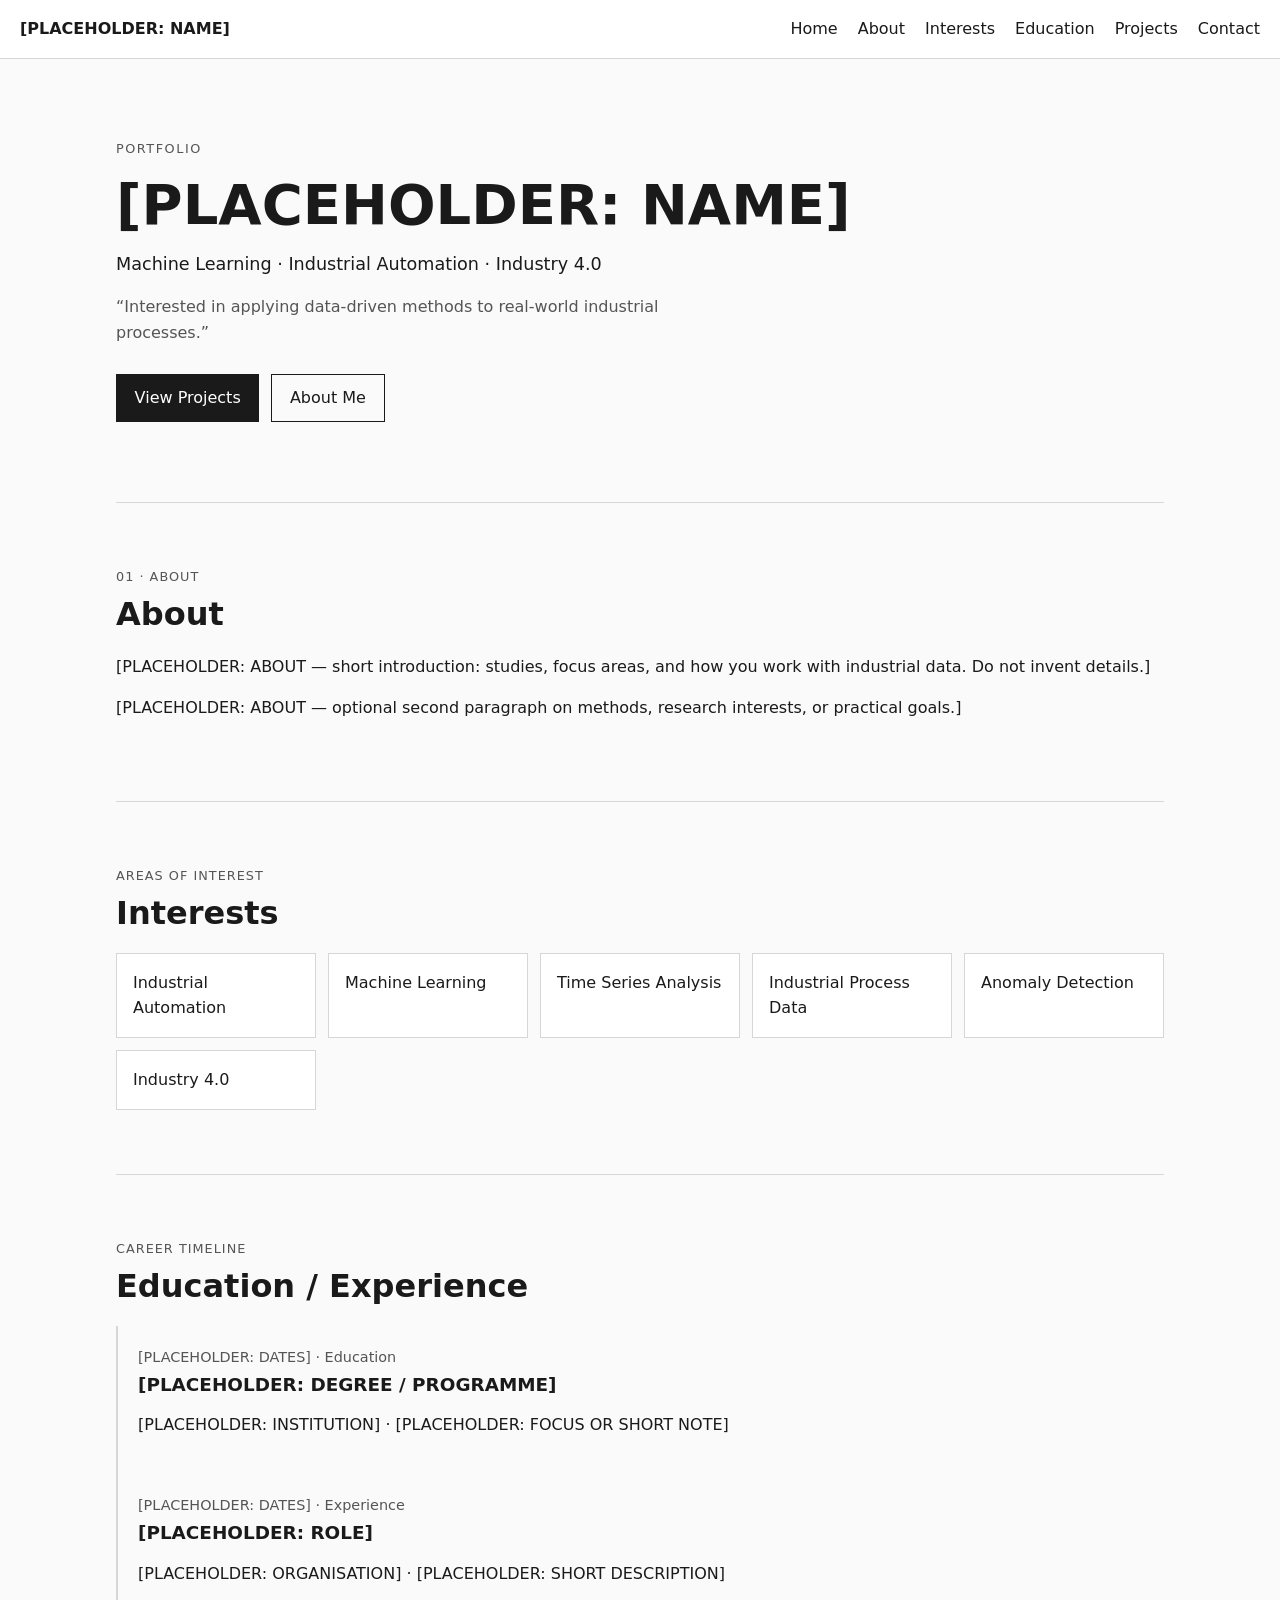
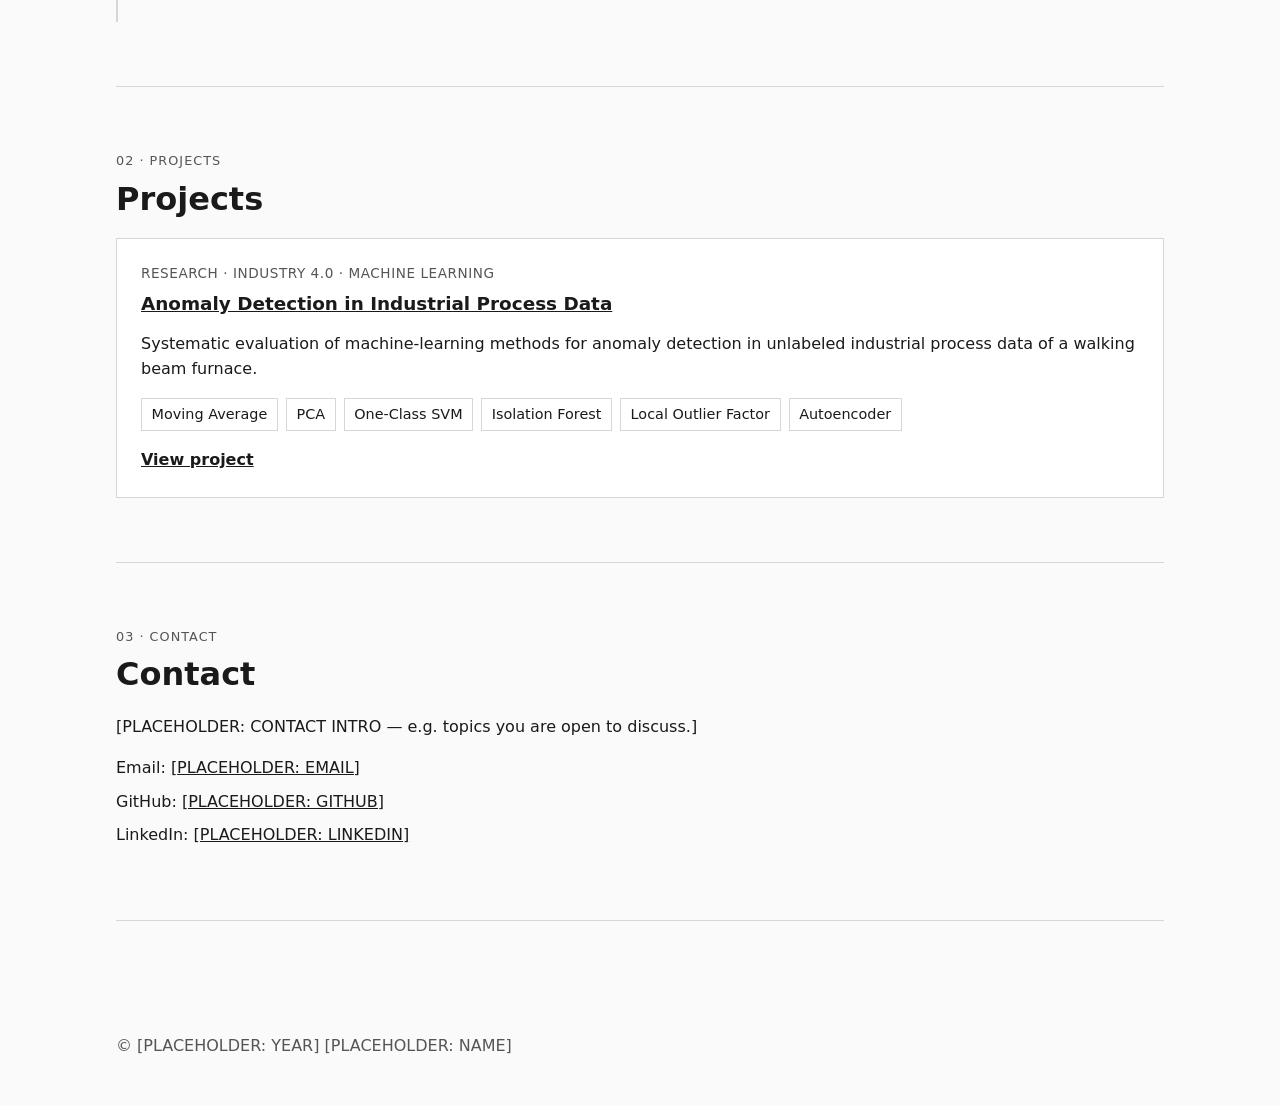
==== index.html @ 58fe07e2 "Add HTML/CSS portfolio skeleton for GitHub Pages. Co-authored-by: Cursor <cursoragent@cursor.com>" ====
<!DOCTYPE html>
<html lang="en">
  <head>
    <meta charset="UTF-8" />
    <meta name="viewport" content="width=device-width, initial-scale=1.0" />
    <title>[PLACEHOLDER: NAME] · Portfolio</title>
    <link rel="stylesheet" href="styles.css" />
  </head>
  <body>
    <header class="site-header">
      <a class="logo" href="#home">[PLACEHOLDER: NAME]</a>
      <nav class="site-nav" aria-label="Primary">
        <ul>
          <li><a href="#home">Home</a></li>
          <li><a href="#about">About</a></li>
          <li><a href="#interests">Interests</a></li>
          <li><a href="#education">Education</a></li>
          <li><a href="#projects">Projects</a></li>
          <li><a href="#contact">Contact</a></li>
        </ul>
      </nav>
    </header>

    <main>
      <section id="home" class="hero">
        <p class="hero-kicker">Portfolio</p>
        <h1>[PLACEHOLDER: NAME]</h1>
        <p class="hero-focus">
          Machine Learning · Industrial Automation · Industry 4.0
        </p>
        <p class="hero-quote">
          “Interested in applying data-driven methods to real-world industrial
          processes.”
        </p>
        <div class="hero-actions">
          <a class="button" href="#projects">View Projects</a>
          <a class="button button-secondary" href="#about">About Me</a>
        </div>
      </section>

      <section id="about">
        <p class="section-label">01 · About</p>
        <h2>About</h2>
        <p>
          [PLACEHOLDER: ABOUT — short introduction: studies, focus areas, and
          how you work with industrial data. Do not invent details.]
        </p>
        <p>
          [PLACEHOLDER: ABOUT — optional second paragraph on methods, research
          interests, or practical goals.]
        </p>
      </section>

      <section id="interests">
        <p class="section-label">Areas of interest</p>
        <h2>Interests</h2>
        <ul class="interest-grid">
          <li>Industrial Automation</li>
          <li>Machine Learning</li>
          <li>Time Series Analysis</li>
          <li>Industrial Process Data</li>
          <li>Anomaly Detection</li>
          <li>Industry 4.0</li>
        </ul>
      </section>

      <section id="education">
        <p class="section-label">Career timeline</p>
        <h2>Education / Experience</h2>
        <ol class="timeline">
          <li>
            <p class="timeline-meta">
              [PLACEHOLDER: DATES] · Education
            </p>
            <h3>[PLACEHOLDER: DEGREE / PROGRAMME]</h3>
            <p>
              [PLACEHOLDER: INSTITUTION] · [PLACEHOLDER: FOCUS OR SHORT NOTE]
            </p>
          </li>
          <li>
            <p class="timeline-meta">
              [PLACEHOLDER: DATES] · Experience
            </p>
            <h3>[PLACEHOLDER: ROLE]</h3>
            <p>
              [PLACEHOLDER: ORGANISATION] · [PLACEHOLDER: SHORT DESCRIPTION]
            </p>
          </li>
        </ol>
      </section>

      <section id="projects">
        <p class="section-label">02 · Projects</p>
        <h2>Projects</h2>
        <article class="project-card">
          <p class="project-meta">
            Research · Industry 4.0 · Machine Learning
          </p>
          <h3>
            <a href="projects/anomaly-detection.html"
              >Anomaly Detection in Industrial Process Data</a
            >
          </h3>
          <p>
            Systematic evaluation of machine-learning methods for anomaly
            detection in unlabeled industrial process data of a walking beam
            furnace.
          </p>
          <ul class="method-list">
            <li>Moving Average</li>
            <li>PCA</li>
            <li>One-Class SVM</li>
            <li>Isolation Forest</li>
            <li>Local Outlier Factor</li>
            <li>Autoencoder</li>
          </ul>
          <a class="text-link" href="projects/anomaly-detection.html"
            >View project</a
          >
        </article>
      </section>

      <section id="contact">
        <p class="section-label">03 · Contact</p>
        <h2>Contact</h2>
        <p>
          [PLACEHOLDER: CONTACT INTRO — e.g. topics you are open to discuss.]
        </p>
        <ul class="contact-list">
          <li>
            Email:
            <a href="mailto:[PLACEHOLDER: EMAIL]">[PLACEHOLDER: EMAIL]</a>
          </li>
          <li>
            GitHub:
            <a href="[PLACEHOLDER: GITHUB URL]">[PLACEHOLDER: GITHUB]</a>
          </li>
          <li>
            LinkedIn:
            <a href="[PLACEHOLDER: LINKEDIN URL]">[PLACEHOLDER: LINKEDIN]</a>
          </li>
        </ul>
      </section>
    </main>

    <footer class="site-footer">
      <p>
        © [PLACEHOLDER: YEAR] [PLACEHOLDER: NAME]
      </p>
    </footer>

    <script src="script.js"></script>
  </body>
</html>
---- styles.css ----
/* Phase 1: structural layout only. Visual polish follows in a later phase. */

:root {
  --max-width: 68rem;
  --space: 1.25rem;
  --space-lg: 4rem;
  --border: #d6d6d6;
  --text: #1a1a1a;
  --muted: #555;
  --bg: #fafafa;
  --surface: #fff;
}

*,
*::before,
*::after {
  box-sizing: border-box;
}

html {
  scroll-behavior: auto;
}

body {
  margin: 0;
  font-family: system-ui, -apple-system, "Segoe UI", sans-serif;
  line-height: 1.6;
  color: var(--text);
  background: var(--bg);
}

img {
  max-width: 100%;
  height: auto;
}

a {
  color: inherit;
}

.site-header {
  display: flex;
  flex-wrap: wrap;
  align-items: center;
  justify-content: space-between;
  gap: 0.75rem;
  padding: 1rem var(--space);
  border-bottom: 1px solid var(--border);
  background: var(--surface);
  position: sticky;
  top: 0;
}

.logo {
  font-weight: 600;
  text-decoration: none;
}

.site-nav ul {
  display: flex;
  flex-wrap: wrap;
  gap: 0.75rem 1.25rem;
  list-style: none;
  margin: 0;
  padding: 0;
}

.site-nav a {
  text-decoration: none;
}

.site-nav a:hover,
.site-nav a:focus-visible {
  text-decoration: underline;
}

main {
  max-width: var(--max-width);
  margin: 0 auto;
  padding: 0 var(--space) var(--space-lg);
}

section {
  padding: var(--space-lg) 0;
  border-bottom: 1px solid var(--border);
}

.section-label {
  margin: 0 0 0.5rem;
  letter-spacing: 0.08em;
  text-transform: uppercase;
  font-size: 0.8rem;
  color: var(--muted);
}

h1,
h2,
h3 {
  line-height: 1.2;
  font-weight: 650;
}

h1 {
  margin: 0 0 0.75rem;
  font-size: clamp(2rem, 6vw, 3.5rem);
}

h2 {
  margin: 0 0 1.25rem;
  font-size: clamp(1.5rem, 3vw, 2rem);
}

h3 {
  margin: 0 0 0.5rem;
  font-size: 1.15rem;
}

.hero {
  padding-top: 5rem;
  padding-bottom: 5rem;
}

.hero-kicker {
  margin: 0 0 0.75rem;
  color: var(--muted);
  letter-spacing: 0.12em;
  text-transform: uppercase;
  font-size: 0.8rem;
}

.hero-focus {
  margin: 0 0 1rem;
  font-size: 1.1rem;
}

.hero-quote {
  max-width: 38rem;
  margin: 0 0 1.75rem;
  color: var(--muted);
}

.hero-actions {
  display: flex;
  flex-wrap: wrap;
  gap: 0.75rem;
}

.button {
  display: inline-block;
  padding: 0.65rem 1.1rem;
  border: 1px solid var(--text);
  background: var(--text);
  color: var(--surface);
  text-decoration: none;
}

.button-secondary {
  background: transparent;
  color: var(--text);
}

.button:hover,
.button:focus-visible {
  opacity: 0.85;
}

.interest-grid {
  display: grid;
  grid-template-columns: repeat(auto-fit, minmax(12rem, 1fr));
  gap: 0.75rem;
  list-style: none;
  margin: 0;
  padding: 0;
}

.interest-grid li {
  padding: 1rem;
  border: 1px solid var(--border);
  background: var(--surface);
}

.timeline {
  list-style: none;
  margin: 0;
  padding: 0;
}

.timeline li {
  padding: 1.25rem 0 1.25rem 1.25rem;
  border-left: 2px solid var(--border);
}

.timeline-meta {
  margin: 0 0 0.35rem;
  color: var(--muted);
  font-size: 0.9rem;
}

.project-card {
  padding: 1.5rem;
  border: 1px solid var(--border);
  background: var(--surface);
}

.project-meta {
  margin: 0 0 0.5rem;
  color: var(--muted);
  font-size: 0.85rem;
  letter-spacing: 0.04em;
  text-transform: uppercase;
}

.method-list {
  display: flex;
  flex-wrap: wrap;
  gap: 0.5rem;
  list-style: none;
  margin: 1rem 0;
  padding: 0;
}

.method-list li {
  padding: 0.25rem 0.6rem;
  border: 1px solid var(--border);
  font-size: 0.9rem;
}

.text-link {
  font-weight: 600;
}

.contact-list {
  list-style: none;
  margin: 0;
  padding: 0;
}

.contact-list li {
  margin-bottom: 0.5rem;
}

.site-footer {
  max-width: var(--max-width);
  margin: 0 auto;
  padding: 2rem var(--space);
  color: var(--muted);
}

.page-project {
  padding-top: 2rem;
}

.back-link {
  display: inline-block;
  margin-bottom: 1.5rem;
}

@media (max-width: 767px) {
  .site-header {
    flex-direction: column;
    align-items: flex-start;
  }

  .hero {
    padding-top: 2.5rem;
    padding-bottom: 2.5rem;
  }

  section {
    padding: 2.5rem 0;
  }
}
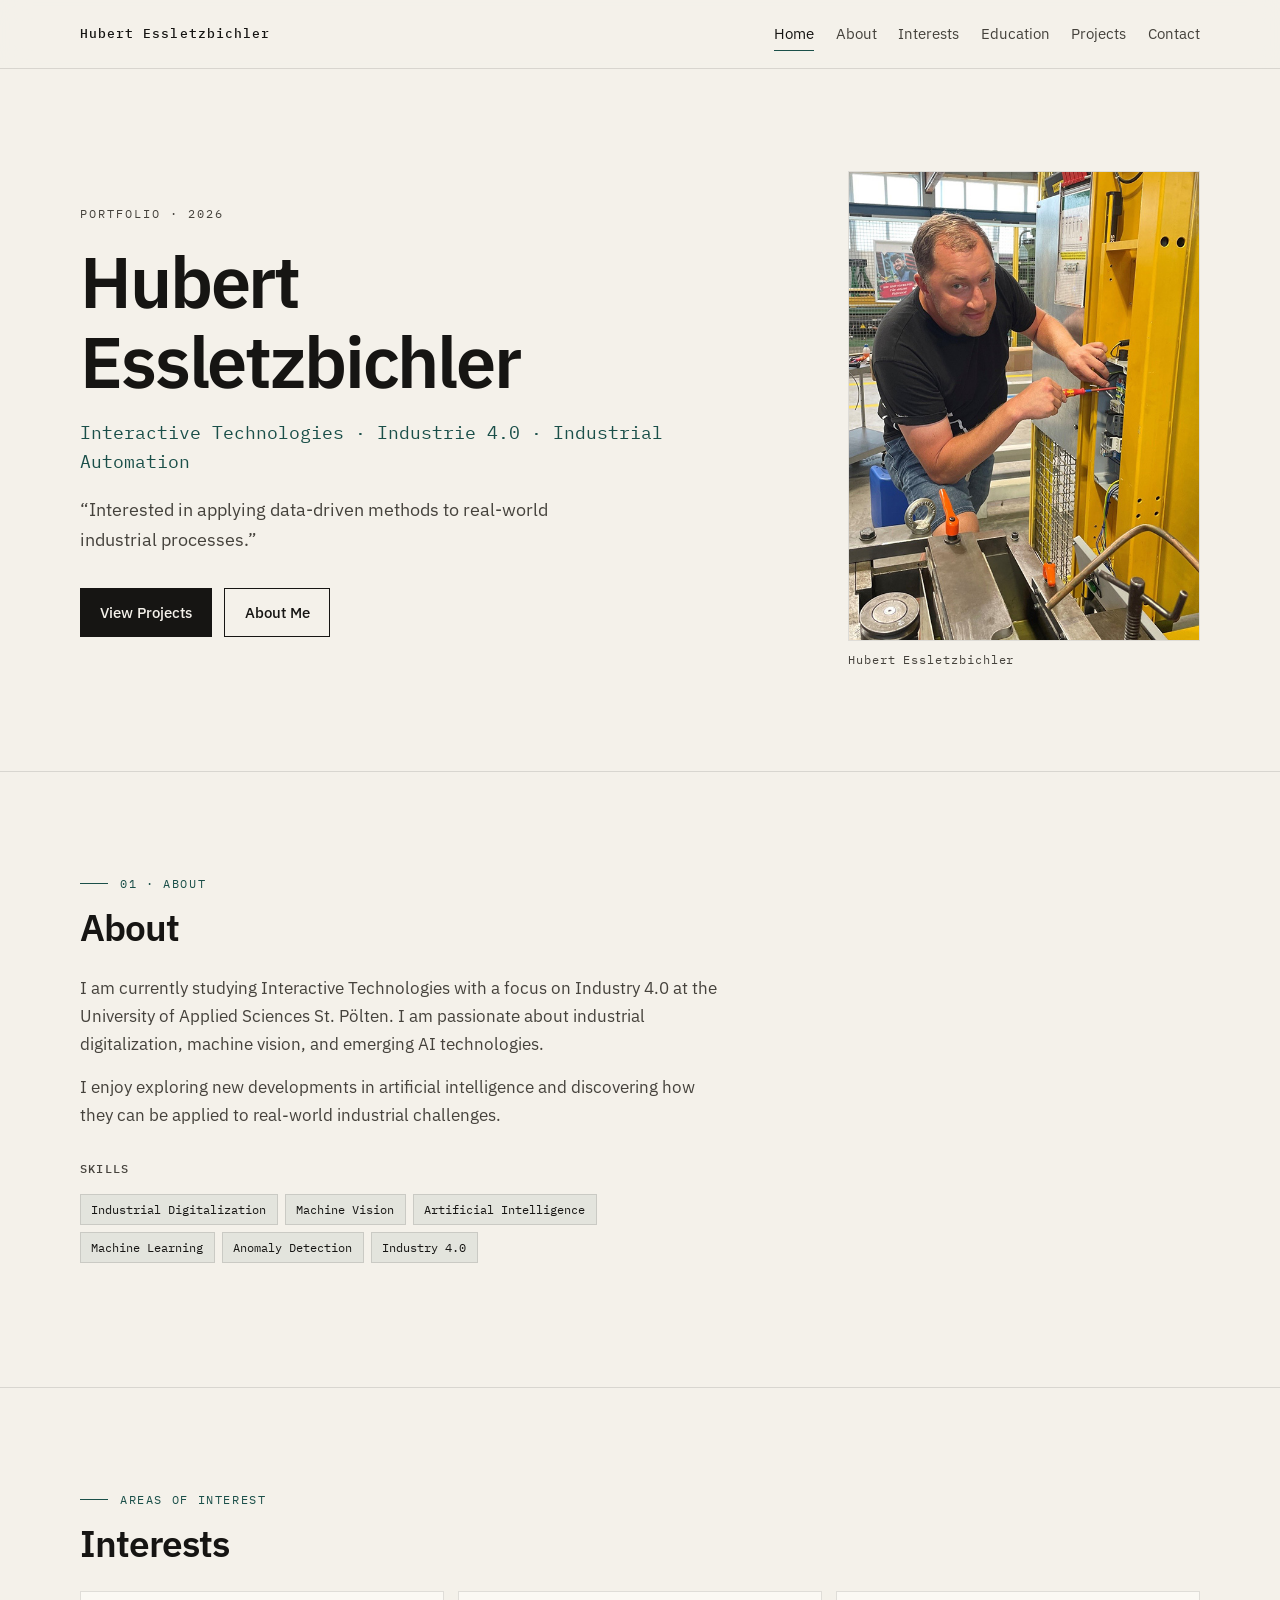
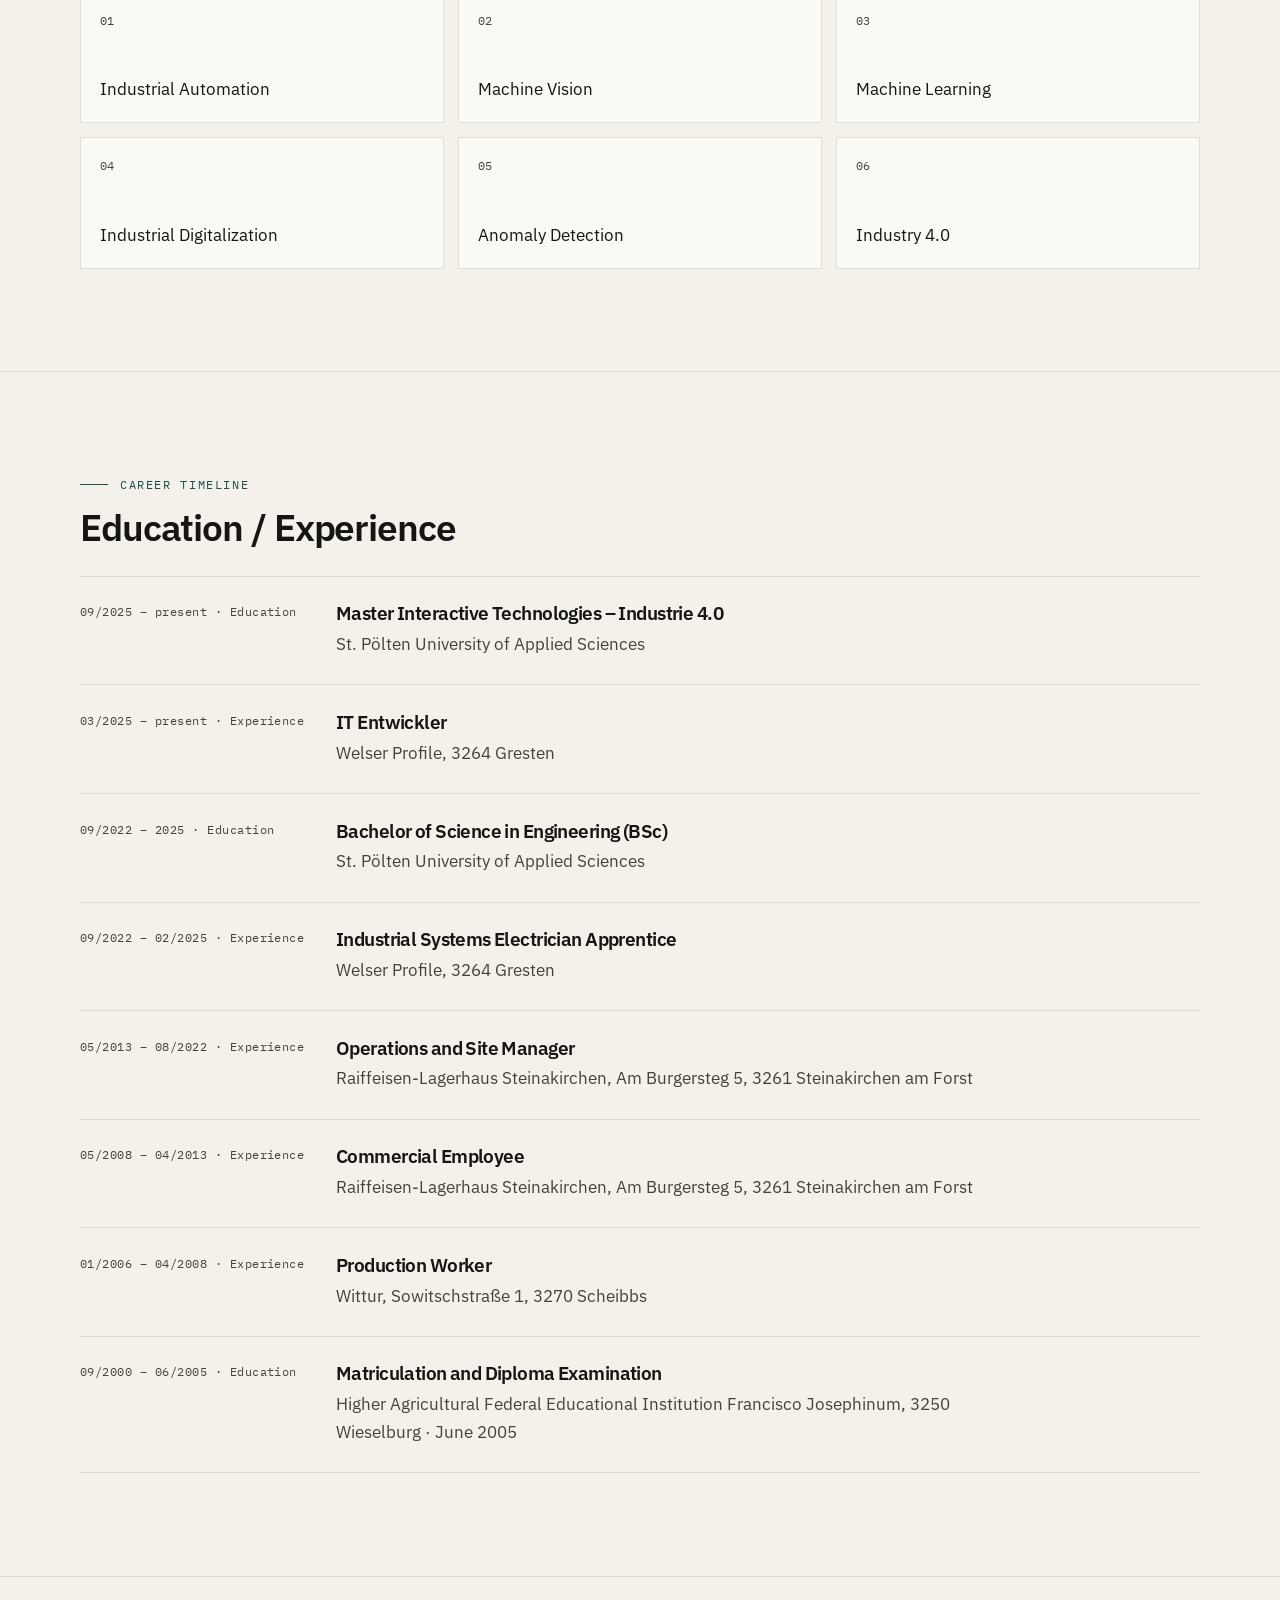
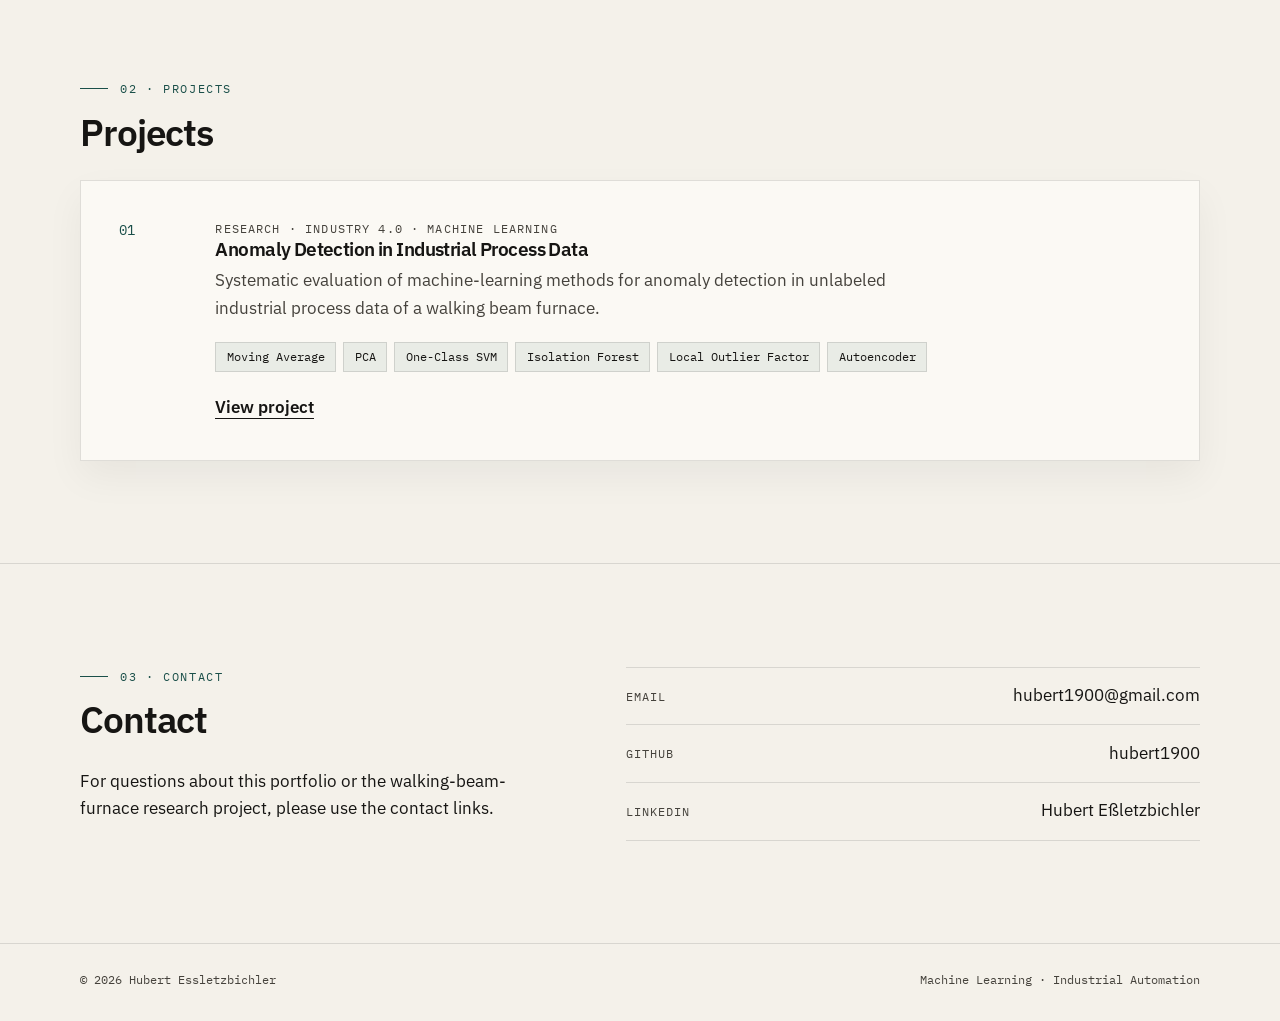
==== commit 1b7e2140: "Complete personal portfolio for GitHub Pages. Co-authored-by: Cursor <cursoragent@cursor.com>" ====
--- a/index.html
+++ b/index.html
@@ -3,150 +3,307 @@
   <head>
     <meta charset="UTF-8" />
     <meta name="viewport" content="width=device-width, initial-scale=1.0" />
-    <title>[PLACEHOLDER: NAME] · Portfolio</title>
+    <title>Hubert Essletzbichler · Interactive Technologies Portfolio</title>
+    <meta
+      name="description"
+      content="Portfolio of Hubert Essletzbichler: Interactive Technologies and Industry 4.0 at St. Pölten University of Applied Sciences. Machine learning, industrial automation, and anomaly detection in process data."
+    />
+    <link
+      rel="canonical"
+      href="https://hubert1900.github.io/essletzbichler-hubert-portfolio/"
+    />
+    <meta property="og:type" content="website" />
+    <meta
+      property="og:title"
+      content="Hubert Essletzbichler · Interactive Technologies Portfolio"
+    />
+    <meta
+      property="og:description"
+      content="Interactive Technologies and Industry 4.0. Machine learning and anomaly detection for industrial process data."
+    />
+    <meta
+      property="og:url"
+      content="https://hubert1900.github.io/essletzbichler-hubert-portfolio/"
+    />
+    <meta
+      property="og:image"
+      content="https://hubert1900.github.io/essletzbichler-hubert-portfolio/assets/images/profile.jpg"
+    />
+    <meta name="twitter:card" content="summary_large_image" />
+    <meta name="theme-color" content="#f4f1ea" />
+    <link rel="preconnect" href="https://fonts.googleapis.com" />
+    <link rel="preconnect" href="https://fonts.gstatic.com" crossorigin />
+    <link
+      href="https://fonts.googleapis.com/css2?family=IBM+Plex+Mono:wght@400;500&family=IBM+Plex+Sans:wght@400;500;600&display=swap"
+      rel="stylesheet"
+    />
     <link rel="stylesheet" href="styles.css" />
   </head>
   <body>
+    <a class="skip-link" href="#main-content">Skip to main content</a>
+    <!--
+      PERSONAL CONTENT — search data-field="...":
+      name, about, education, experience, skills, email, github, linkedin, profile-image
+    -->
     <header class="site-header">
-      <a class="logo" href="#home">[PLACEHOLDER: NAME]</a>
-      <nav class="site-nav" aria-label="Primary">
-        <ul>
-          <li><a href="#home">Home</a></li>
-          <li><a href="#about">About</a></li>
-          <li><a href="#interests">Interests</a></li>
-          <li><a href="#education">Education</a></li>
-          <li><a href="#projects">Projects</a></li>
-          <li><a href="#contact">Contact</a></li>
-        </ul>
-      </nav>
+      <div class="shell header-bar">
+        <a class="logo" href="#home" data-field="name">Hubert Essletzbichler</a>
+        <button
+          type="button"
+          class="menu-toggle"
+          aria-expanded="false"
+          aria-controls="primary-nav"
+          aria-label="Open menu"
+        >
+          <span class="menu-toggle-bars" aria-hidden="true"></span>
+          <span class="menu-toggle-text">Menu</span>
+        </button>
+        <nav id="primary-nav" class="site-nav" aria-label="Primary">
+          <ul>
+            <li><a href="#home">Home</a></li>
+            <li><a href="#about">About</a></li>
+            <li><a href="#interests">Interests</a></li>
+            <li><a href="#education">Education</a></li>
+            <li><a href="#projects">Projects</a></li>
+            <li><a href="#contact">Contact</a></li>
+          </ul>
+        </nav>
+      </div>
     </header>
 
-    <main>
+    <main id="main-content" tabindex="-1">
       <section id="home" class="hero">
-        <p class="hero-kicker">Portfolio</p>
-        <h1>[PLACEHOLDER: NAME]</h1>
-        <p class="hero-focus">
-          Machine Learning · Industrial Automation · Industry 4.0
-        </p>
-        <p class="hero-quote">
-          “Interested in applying data-driven methods to real-world industrial
-          processes.”
-        </p>
-        <div class="hero-actions">
-          <a class="button" href="#projects">View Projects</a>
-          <a class="button button-secondary" href="#about">About Me</a>
+        <div class="shell hero-grid">
+          <div class="hero-copy">
+            <p class="hero-kicker">Portfolio · 2026</p>
+            <h1 data-field="name">Hubert Essletzbichler</h1>
+            <p class="hero-focus">
+              Interactive Technologies · Industrie 4.0 · Industrial Automation
+            </p>
+            <p class="hero-quote">
+              “Interested in applying data-driven methods to real-world
+              industrial processes.”
+            </p>
+            <div class="hero-actions">
+              <a class="button" href="#projects">View Projects</a>
+              <a class="button button-secondary" href="#about">About Me</a>
+            </div>
+          </div>
+          <figure class="portrait">
+            <div class="portrait-frame">
+              <img
+                data-field="profile-image"
+                src="assets/images/profile.jpg"
+                alt="Hubert Essletzbichler working at an industrial control cabinet"
+                width="575"
+                height="900"
+              />
+            </div>
+            <figcaption data-field="name">Hubert Essletzbichler</figcaption>
+          </figure>
         </div>
       </section>
 
       <section id="about">
-        <p class="section-label">01 · About</p>
-        <h2>About</h2>
-        <p>
-          [PLACEHOLDER: ABOUT — short introduction: studies, focus areas, and
-          how you work with industrial data. Do not invent details.]
-        </p>
-        <p>
-          [PLACEHOLDER: ABOUT — optional second paragraph on methods, research
-          interests, or practical goals.]
-        </p>
+        <div class="shell">
+          <p class="section-label">01 · About</p>
+          <h2>About</h2>
+          <div class="measure" data-field="about">
+            <p>
+              I am currently studying Interactive Technologies with a focus on
+              Industry 4.0 at the University of Applied Sciences St. Pölten. I
+              am passionate about industrial digitalization, machine vision,
+              and emerging AI technologies.
+            </p>
+            <p>
+              I enjoy exploring new developments in artificial intelligence and
+              discovering how they can be applied to real-world industrial
+              challenges.
+            </p>
+          </div>
+          <div class="skills-block" data-field="skills">
+            <h3>Skills</h3>
+            <ul class="method-list">
+              <li>Industrial Digitalization</li>
+              <li>Machine Vision</li>
+              <li>Artificial Intelligence</li>
+              <li>Machine Learning</li>
+              <li>Anomaly Detection</li>
+              <li>Industry 4.0</li>
+            </ul>
+          </div>
+        </div>
       </section>
 
       <section id="interests">
-        <p class="section-label">Areas of interest</p>
-        <h2>Interests</h2>
-        <ul class="interest-grid">
-          <li>Industrial Automation</li>
-          <li>Machine Learning</li>
-          <li>Time Series Analysis</li>
-          <li>Industrial Process Data</li>
-          <li>Anomaly Detection</li>
-          <li>Industry 4.0</li>
-        </ul>
+        <div class="shell">
+          <p class="section-label">Areas of interest</p>
+          <h2>Interests</h2>
+          <ul class="interest-grid">
+            <li>Industrial Automation</li>
+            <li>Machine Vision</li>
+            <li>Machine Learning</li>
+            <li>Industrial Digitalization</li>
+            <li>Anomaly Detection</li>
+            <li>Industry 4.0</li>
+          </ul>
+        </div>
       </section>
 
       <section id="education">
-        <p class="section-label">Career timeline</p>
-        <h2>Education / Experience</h2>
-        <ol class="timeline">
-          <li>
-            <p class="timeline-meta">
-              [PLACEHOLDER: DATES] · Education
-            </p>
-            <h3>[PLACEHOLDER: DEGREE / PROGRAMME]</h3>
-            <p>
-              [PLACEHOLDER: INSTITUTION] · [PLACEHOLDER: FOCUS OR SHORT NOTE]
-            </p>
-          </li>
-          <li>
-            <p class="timeline-meta">
-              [PLACEHOLDER: DATES] · Experience
-            </p>
-            <h3>[PLACEHOLDER: ROLE]</h3>
-            <p>
-              [PLACEHOLDER: ORGANISATION] · [PLACEHOLDER: SHORT DESCRIPTION]
-            </p>
-          </li>
-        </ol>
+        <div class="shell">
+          <p class="section-label">Career timeline</p>
+          <h2>Education / Experience</h2>
+          <ol class="timeline">
+            <li data-field="education">
+              <p class="timeline-meta">09/2025 – present · Education</p>
+              <div class="timeline-body">
+                <h3>Master Interactive Technologies – Industrie 4.0</h3>
+                <p>St. Pölten University of Applied Sciences</p>
+              </div>
+            </li>
+            <li data-field="experience">
+              <p class="timeline-meta">03/2025 – present · Experience</p>
+              <div class="timeline-body">
+                <h3>IT Entwickler</h3>
+                <p>Welser Profile, 3264 Gresten</p>
+              </div>
+            </li>
+            <li data-field="education">
+              <p class="timeline-meta">09/2022 – 2025 · Education</p>
+              <div class="timeline-body">
+                <h3>Bachelor of Science in Engineering (BSc)</h3>
+                <p>St. Pölten University of Applied Sciences</p>
+              </div>
+            </li>
+            <li data-field="experience">
+              <p class="timeline-meta">09/2022 – 02/2025 · Experience</p>
+              <div class="timeline-body">
+                <h3>Industrial Systems Electrician Apprentice</h3>
+                <p>Welser Profile, 3264 Gresten</p>
+              </div>
+            </li>
+            <li data-field="experience">
+              <p class="timeline-meta">05/2013 – 08/2022 · Experience</p>
+              <div class="timeline-body">
+                <h3>Operations and Site Manager</h3>
+                <p>
+                  Raiffeisen-Lagerhaus Steinakirchen, Am Burgersteg 5, 3261
+                  Steinakirchen am Forst
+                </p>
+              </div>
+            </li>
+            <li data-field="experience">
+              <p class="timeline-meta">05/2008 – 04/2013 · Experience</p>
+              <div class="timeline-body">
+                <h3>Commercial Employee</h3>
+                <p>
+                  Raiffeisen-Lagerhaus Steinakirchen, Am Burgersteg 5, 3261
+                  Steinakirchen am Forst
+                </p>
+              </div>
+            </li>
+            <li data-field="experience">
+              <p class="timeline-meta">01/2006 – 04/2008 · Experience</p>
+              <div class="timeline-body">
+                <h3>Production Worker</h3>
+                <p>Wittur, Sowitschstraße 1, 3270 Scheibbs</p>
+              </div>
+            </li>
+            <li data-field="education">
+              <p class="timeline-meta">09/2000 – 06/2005 · Education</p>
+              <div class="timeline-body">
+                <h3>Matriculation and Diploma Examination</h3>
+                <p>
+                  Higher Agricultural Federal Educational Institution Francisco
+                  Josephinum, 3250 Wieselburg · June 2005
+                </p>
+              </div>
+            </li>
+          </ol>
+        </div>
       </section>
 
       <section id="projects">
-        <p class="section-label">02 · Projects</p>
-        <h2>Projects</h2>
-        <article class="project-card">
-          <p class="project-meta">
-            Research · Industry 4.0 · Machine Learning
-          </p>
-          <h3>
-            <a href="projects/anomaly-detection.html"
-              >Anomaly Detection in Industrial Process Data</a
-            >
-          </h3>
-          <p>
-            Systematic evaluation of machine-learning methods for anomaly
-            detection in unlabeled industrial process data of a walking beam
-            furnace.
-          </p>
-          <ul class="method-list">
-            <li>Moving Average</li>
-            <li>PCA</li>
-            <li>One-Class SVM</li>
-            <li>Isolation Forest</li>
-            <li>Local Outlier Factor</li>
-            <li>Autoencoder</li>
+        <div class="shell">
+          <p class="section-label">02 · Projects</p>
+          <h2>Projects</h2>
+          <article class="project-card" data-field="projects">
+            <p class="project-index">01</p>
+            <div class="project-body">
+              <p class="project-meta">
+                Research · Industry 4.0 · Machine Learning
+              </p>
+              <h3>
+                <a href="projects/anomaly-detection.html"
+                  >Anomaly Detection in Industrial Process Data</a
+                >
+              </h3>
+              <p>
+                Systematic evaluation of machine-learning methods for anomaly
+                detection in unlabeled industrial process data of a walking beam
+                furnace.
+              </p>
+              <ul class="method-list">
+                <li>Moving Average</li>
+                <li>PCA</li>
+                <li>One-Class SVM</li>
+                <li>Isolation Forest</li>
+                <li>Local Outlier Factor</li>
+                <li>Autoencoder</li>
+              </ul>
+              <a class="text-link" href="projects/anomaly-detection.html"
+                >View project
+                <span class="visually-hidden">
+                  Anomaly Detection in Industrial Process Data
+                </span></a
+              >
+            </div>
+          </article>
+        </div>
+      </section>
+
+      <section id="contact">
+        <div class="shell contact-grid">
+          <div>
+            <p class="section-label">03 · Contact</p>
+            <h2>Contact</h2>
+            <p class="measure">
+              For questions about this portfolio or the walking-beam-furnace
+              research project, please use the contact links.
+            </p>
+          </div>
+          <ul class="contact-list">
+            <li data-field="email">
+              <span>Email</span>
+              <a href="mailto:hubert1900@gmail.com">hubert1900@gmail.com</a>
+            </li>
+            <li data-field="github">
+              <span>GitHub</span>
+              <a
+                href="https://github.com/hubert1900"
+                rel="noopener noreferrer"
+                >hubert1900</a
+              >
+            </li>
+            <li data-field="linkedin">
+              <span>LinkedIn</span>
+              <a
+                href="https://at.linkedin.com/in/hubert-e%C3%9Fletzbichler-40553427a"
+                rel="noopener noreferrer"
+                >Hubert Eßletzbichler</a
+              >
+            </li>
           </ul>
-          <a class="text-link" href="projects/anomaly-detection.html"
-            >View project</a
-          >
-        </article>
-      </section>
-
-      <section id="contact">
-        <p class="section-label">03 · Contact</p>
-        <h2>Contact</h2>
-        <p>
-          [PLACEHOLDER: CONTACT INTRO — e.g. topics you are open to discuss.]
-        </p>
-        <ul class="contact-list">
-          <li>
-            Email:
-            <a href="mailto:[PLACEHOLDER: EMAIL]">[PLACEHOLDER: EMAIL]</a>
-          </li>
-          <li>
-            GitHub:
-            <a href="[PLACEHOLDER: GITHUB URL]">[PLACEHOLDER: GITHUB]</a>
-          </li>
-          <li>
-            LinkedIn:
-            <a href="[PLACEHOLDER: LINKEDIN URL]">[PLACEHOLDER: LINKEDIN]</a>
-          </li>
-        </ul>
+        </div>
       </section>
     </main>
 
     <footer class="site-footer">
-      <p>
-        © [PLACEHOLDER: YEAR] [PLACEHOLDER: NAME]
-      </p>
+      <div class="shell footer-bar">
+        <p>© 2026 <span data-field="name">Hubert Essletzbichler</span></p>
+        <p>Machine Learning · Industrial Automation</p>
+      </div>
     </footer>
 
     <script src="script.js"></script>
--- a/styles.css
+++ b/styles.css
@@ -1,14 +1,18 @@
-/* Phase 1: structural layout only. Visual polish follows in a later phase. */
-
 :root {
-  --max-width: 68rem;
-  --space: 1.25rem;
-  --space-lg: 4rem;
-  --border: #d6d6d6;
-  --text: #1a1a1a;
-  --muted: #555;
-  --bg: #fafafa;
-  --surface: #fff;
+  --max-width: 70rem;
+  --gutter: clamp(1.25rem, 4vw, 2.75rem);
+  --section-space: clamp(4.25rem, 8vw, 7.25rem);
+  --ink: #161513;
+  --muted: #45423c;
+  --bg: #f4f1ea;
+  --surface: #fbf9f4;
+  --border: rgba(22, 21, 19, 0.12);
+  --accent: #1a4f49;
+  --accent-soft: rgba(26, 79, 73, 0.08);
+  --shadow: 0 16px 36px rgba(22, 21, 19, 0.05);
+  --font: "IBM Plex Sans", system-ui, sans-serif;
+  --mono: "IBM Plex Mono", ui-monospace, monospace;
+  --ease: 180ms ease;
 }
 
 *,
@@ -19,124 +23,272 @@
 
 html {
   scroll-behavior: auto;
+  scroll-padding-top: 5rem;
+  overflow-x: clip;
 }
 
 body {
   margin: 0;
-  font-family: system-ui, -apple-system, "Segoe UI", sans-serif;
-  line-height: 1.6;
-  color: var(--text);
+  color: var(--ink);
   background: var(--bg);
+  font-family: var(--font);
+  font-size: 1.05rem;
+  line-height: 1.65;
+  overflow-x: clip;
+  -webkit-font-smoothing: antialiased;
 }
 
 img {
   max-width: 100%;
   height: auto;
+  display: block;
 }
 
 a {
   color: inherit;
 }
 
+:focus-visible {
+  outline: 2px solid var(--accent);
+  outline-offset: 3px;
+}
+
+.skip-link {
+  position: absolute;
+  left: var(--gutter);
+  top: 0.75rem;
+  z-index: 30;
+  padding: 0.55rem 0.85rem;
+  background: var(--ink);
+  color: var(--bg);
+  text-decoration: none;
+  transform: translateY(-150%);
+}
+
+.skip-link:focus {
+  transform: none;
+}
+
+.visually-hidden {
+  position: absolute;
+  width: 1px;
+  height: 1px;
+  padding: 0;
+  margin: -1px;
+  overflow: hidden;
+  clip: rect(0, 0, 0, 0);
+  white-space: nowrap;
+  border: 0;
+}
+
+main:focus {
+  outline: none;
+}
+
+.shell {
+  width: min(100% - 2 * var(--gutter), var(--max-width));
+  margin-inline: auto;
+}
+
+.measure {
+  max-width: 40rem;
+}
+
+.measure p {
+  margin: 0 0 1rem;
+  color: var(--muted);
+}
+
+.measure p:last-child {
+  margin-bottom: 0;
+}
+
+.skills-block {
+  max-width: 40rem;
+  margin-top: 2rem;
+}
+
+.skills-block h3 {
+  margin-bottom: 0.85rem;
+  font-family: var(--mono);
+  font-size: 0.75rem;
+  letter-spacing: 0.1em;
+  text-transform: uppercase;
+  color: var(--muted);
+  font-weight: 500;
+}
+
+/* Header */
+
 .site-header {
+  position: sticky;
+  top: 0;
+  z-index: 20;
+  border-bottom: 1px solid var(--border);
+  background: rgba(244, 241, 234, 0.92);
+  backdrop-filter: blur(14px);
+}
+
+.header-bar {
   display: flex;
   flex-wrap: wrap;
   align-items: center;
   justify-content: space-between;
-  gap: 0.75rem;
-  padding: 1rem var(--space);
-  border-bottom: 1px solid var(--border);
-  background: var(--surface);
-  position: sticky;
-  top: 0;
+  gap: 0.85rem 1.5rem;
+  min-height: 4.25rem;
 }
 
 .logo {
-  font-weight: 600;
+  font-family: var(--mono);
+  font-size: 0.82rem;
+  font-weight: 500;
+  letter-spacing: 0.08em;
   text-decoration: none;
+}
+
+.logo:hover {
+  color: var(--accent);
 }
 
 .site-nav ul {
   display: flex;
   flex-wrap: wrap;
-  gap: 0.75rem 1.25rem;
+  gap: 0.2rem 1.35rem;
+  margin: 0;
+  padding: 0;
   list-style: none;
-  margin: 0;
-  padding: 0;
 }
 
 .site-nav a {
+  position: relative;
+  display: inline-block;
+  padding: 1.15rem 0;
+  color: var(--muted);
+  font-size: 0.92rem;
   text-decoration: none;
+  transition: color var(--ease);
+}
+
+.site-nav a::after {
+  content: "";
+  position: absolute;
+  left: 0;
+  right: 0;
+  bottom: 0.85rem;
+  height: 1px;
+  background: var(--accent);
+  transform: scaleX(0);
+  transform-origin: left;
+  transition: transform var(--ease);
 }
 
 .site-nav a:hover,
-.site-nav a:focus-visible {
-  text-decoration: underline;
-}
-
-main {
-  max-width: var(--max-width);
-  margin: 0 auto;
-  padding: 0 var(--space) var(--space-lg);
-}
+.site-nav a.is-active {
+  color: var(--ink);
+}
+
+.site-nav a:hover::after,
+.site-nav a.is-active::after {
+  transform: scaleX(1);
+}
+
+.reveal {
+  opacity: 0;
+  transform: translateY(1rem);
+  transition: opacity 0.55s ease, transform 0.55s ease;
+}
+
+.reveal.is-visible {
+  opacity: 1;
+  transform: none;
+}
+
+/* Sections */
 
 section {
-  padding: var(--space-lg) 0;
+  padding: var(--section-space) 0;
   border-bottom: 1px solid var(--border);
+  scroll-margin-top: 5rem;
 }
 
 .section-label {
-  margin: 0 0 0.5rem;
-  letter-spacing: 0.08em;
+  display: flex;
+  align-items: center;
+  gap: 0.75rem;
+  margin: 0 0 0.85rem;
+  color: var(--accent);
+  font-family: var(--mono);
+  font-size: 0.72rem;
+  letter-spacing: 0.14em;
   text-transform: uppercase;
-  font-size: 0.8rem;
-  color: var(--muted);
+}
+
+.section-label::before {
+  content: "";
+  width: 1.75rem;
+  height: 1px;
+  background: currentColor;
 }
 
 h1,
 h2,
 h3 {
-  line-height: 1.2;
-  font-weight: 650;
+  margin: 0;
+  font-weight: 600;
+  line-height: 1.12;
+  letter-spacing: -0.03em;
 }
 
 h1 {
-  margin: 0 0 0.75rem;
-  font-size: clamp(2rem, 6vw, 3.5rem);
+  margin-bottom: 1rem;
+  font-size: clamp(2.5rem, 7vw, 4.5rem);
 }
 
 h2 {
-  margin: 0 0 1.25rem;
-  font-size: clamp(1.5rem, 3vw, 2rem);
+  margin-bottom: 1.7rem;
+  font-size: clamp(1.7rem, 3vw, 2.3rem);
 }
 
 h3 {
-  margin: 0 0 0.5rem;
-  font-size: 1.15rem;
-}
+  margin-bottom: 0.45rem;
+  font-size: 1.2rem;
+}
+
+/* Hero */
 
 .hero {
-  padding-top: 5rem;
-  padding-bottom: 5rem;
+  padding-top: clamp(3.5rem, 8vw, 6.5rem);
+  padding-bottom: clamp(3.5rem, 8vw, 6.5rem);
+}
+
+.hero-grid {
+  display: grid;
+  grid-template-columns: minmax(0, 1.15fr) minmax(16rem, 0.7fr);
+  gap: clamp(2rem, 6vw, 5.5rem);
+  align-items: center;
 }
 
 .hero-kicker {
-  margin: 0 0 0.75rem;
-  color: var(--muted);
-  letter-spacing: 0.12em;
+  margin: 0 0 1.1rem;
+  color: var(--muted);
+  font-family: var(--mono);
+  font-size: 0.78rem;
+  letter-spacing: 0.16em;
   text-transform: uppercase;
-  font-size: 0.8rem;
 }
 
 .hero-focus {
-  margin: 0 0 1rem;
-  font-size: 1.1rem;
+  margin: 0 0 1.2rem;
+  color: var(--accent);
+  font-family: var(--mono);
+  font-size: clamp(0.95rem, 1.6vw, 1.1rem);
 }
 
 .hero-quote {
-  max-width: 38rem;
-  margin: 0 0 1.75rem;
-  color: var(--muted);
+  max-width: 34rem;
+  margin: 0 0 2.1rem;
+  color: var(--muted);
+  font-size: 1.12rem;
 }
 
 .hero-actions {
@@ -145,128 +297,647 @@
   gap: 0.75rem;
 }
 
+.portrait {
+  margin: 0;
+  justify-self: end;
+  width: min(100%, 22rem);
+}
+
+.portrait-frame {
+  overflow: hidden;
+  aspect-ratio: 3 / 4;
+  border: 1px solid var(--border);
+  background: var(--surface);
+}
+
+.portrait-frame img {
+  width: 100%;
+  height: 100%;
+  object-fit: cover;
+  object-position: center 20%;
+}
+
+.portrait figcaption {
+  margin-top: 0.55rem;
+  color: var(--muted);
+  font-family: var(--mono);
+  font-size: 0.72rem;
+  letter-spacing: 0.08em;
+}
+
+/* Buttons */
+
 .button {
-  display: inline-block;
-  padding: 0.65rem 1.1rem;
-  border: 1px solid var(--text);
-  background: var(--text);
-  color: var(--surface);
+  display: inline-flex;
+  align-items: center;
+  justify-content: center;
+  min-height: 2.9rem;
+  padding: 0.7rem 1.2rem;
+  border: 1px solid var(--ink);
+  background: var(--ink);
+  color: var(--bg);
+  font-size: 0.95rem;
+  font-weight: 500;
   text-decoration: none;
+  transition: background var(--ease), border-color var(--ease), color var(--ease);
+}
+
+.button:hover {
+  background: var(--accent);
+  border-color: var(--accent);
 }
 
 .button-secondary {
   background: transparent;
-  color: var(--text);
-}
-
-.button:hover,
-.button:focus-visible {
-  opacity: 0.85;
-}
+  color: var(--ink);
+}
+
+.button-secondary:hover {
+  background: var(--accent);
+  border-color: var(--accent);
+  color: var(--bg);
+}
+
+/* Interests */
 
 .interest-grid {
   display: grid;
-  grid-template-columns: repeat(auto-fit, minmax(12rem, 1fr));
-  gap: 0.75rem;
+  grid-template-columns: repeat(3, minmax(0, 1fr));
+  gap: 0.85rem;
+  margin: 0;
+  padding: 0;
   list-style: none;
-  margin: 0;
-  padding: 0;
+  counter-reset: interest;
 }
 
 .interest-grid li {
-  padding: 1rem;
+  display: flex;
+  flex-direction: column;
+  justify-content: space-between;
+  gap: 1.5rem;
+  min-height: 8.25rem;
+  padding: 1.15rem 1.2rem;
   border: 1px solid var(--border);
   background: var(--surface);
-}
+  transition: border-color var(--ease), transform var(--ease);
+}
+
+.interest-grid li::before {
+  counter-increment: interest;
+  content: counter(interest, decimal-leading-zero);
+  color: var(--muted);
+  font-family: var(--mono);
+  font-size: 0.72rem;
+}
+
+.interest-grid li:hover {
+  border-color: var(--accent);
+  transform: translateY(-2px);
+}
+
+/* Timeline */
 
 .timeline {
+  margin: 0;
+  padding: 0;
   list-style: none;
-  margin: 0;
-  padding: 0;
 }
 
 .timeline li {
-  padding: 1.25rem 0 1.25rem 1.25rem;
-  border-left: 2px solid var(--border);
+  display: grid;
+  grid-template-columns: 14.5rem minmax(0, 1fr);
+  gap: 1.5rem;
+  padding: 1.6rem 0;
+  border-top: 1px solid var(--border);
+}
+
+.timeline li:last-child {
+  border-bottom: 1px solid var(--border);
 }
 
 .timeline-meta {
-  margin: 0 0 0.35rem;
-  color: var(--muted);
-  font-size: 0.9rem;
-}
+  margin: 0;
+  color: var(--muted);
+  font-family: var(--mono);
+  font-size: 0.75rem;
+  letter-spacing: 0.04em;
+}
+
+.timeline-body p {
+  margin: 0;
+  max-width: 40rem;
+  color: var(--muted);
+}
+
+/* Projects */
 
 .project-card {
-  padding: 1.5rem;
+  display: grid;
+  grid-template-columns: 4.5rem minmax(0, 1fr);
+  gap: 1rem 1.5rem;
+  padding: clamp(1.5rem, 3vw, 2.4rem);
   border: 1px solid var(--border);
   background: var(--surface);
+  box-shadow: var(--shadow);
+  transition: border-color var(--ease), transform var(--ease);
+}
+
+.project-card:hover {
+  border-color: rgba(26, 79, 73, 0.45);
+  transform: translateY(-2px);
+}
+
+.project-index {
+  margin: 0;
+  color: var(--accent);
+  font-family: var(--mono);
+  font-size: 0.85rem;
 }
 
 .project-meta {
-  margin: 0 0 0.5rem;
-  color: var(--muted);
-  font-size: 0.85rem;
-  letter-spacing: 0.04em;
+  margin: 0 0 0.7rem;
+  color: var(--accent);
+  font-family: var(--mono);
+  font-size: 0.72rem;
+  letter-spacing: 0.1em;
   text-transform: uppercase;
+}
+
+.project-card h3 a {
+  text-decoration: none;
+}
+
+.project-card h3 a:hover {
+  color: var(--accent);
+}
+
+.project-body > p {
+  max-width: 42rem;
+  margin: 0;
+  color: var(--muted);
 }
 
 .method-list {
   display: flex;
   flex-wrap: wrap;
-  gap: 0.5rem;
+  gap: 0.45rem;
+  margin: 1.2rem 0 1.35rem;
+  padding: 0;
   list-style: none;
-  margin: 1rem 0;
-  padding: 0;
 }
 
 .method-list li {
-  padding: 0.25rem 0.6rem;
+  padding: 0.28rem 0.65rem;
   border: 1px solid var(--border);
-  font-size: 0.9rem;
+  background: var(--accent-soft);
+  font-family: var(--mono);
+  font-size: 0.75rem;
 }
 
 .text-link {
   font-weight: 600;
+  text-decoration: none;
+  border-bottom: 1px solid currentColor;
+}
+
+.text-link:hover {
+  color: var(--accent);
+}
+
+/* Contact */
+
+.contact-grid {
+  display: grid;
+  grid-template-columns: minmax(0, 0.9fr) minmax(0, 1.1fr);
+  gap: clamp(2rem, 6vw, 5rem);
+  align-items: start;
 }
 
 .contact-list {
+  margin: 0;
+  padding: 0;
   list-style: none;
-  margin: 0;
+  border-top: 1px solid var(--border);
+}
+
+.contact-list li {
+  display: grid;
+  grid-template-columns: 7rem minmax(0, 1fr);
+  gap: 1rem;
+  align-items: center;
+  min-height: 3.6rem;
+  padding: 0.85rem 0;
+  border-bottom: 1px solid var(--border);
+}
+
+.contact-list span {
+  color: var(--muted);
+  font-family: var(--mono);
+  font-size: 0.72rem;
+  letter-spacing: 0.08em;
+  text-transform: uppercase;
+}
+
+.contact-list a {
+  color: var(--ink);
+  text-decoration: none;
+  justify-self: end;
+  text-align: right;
+  overflow-wrap: anywhere;
+}
+
+.contact-list a:hover {
+  color: var(--accent);
+}
+
+/* Footer */
+
+.site-footer {
+  padding: 1.6rem 0 2rem;
+}
+
+.footer-bar {
+  display: flex;
+  flex-wrap: wrap;
+  justify-content: space-between;
+  gap: 0.5rem 1.5rem;
+  color: var(--muted);
+  font-family: var(--mono);
+  font-size: 0.75rem;
+}
+
+.footer-bar p {
+  margin: 0;
+}
+
+/* Project page */
+
+.page-project {
+  padding-top: 3.5rem;
+  padding-bottom: 5rem;
+}
+
+.page-project h1 {
+  max-width: 18ch;
+  font-size: clamp(2rem, 5vw, 3.2rem);
+}
+
+.page-project p,
+.project-lead {
+  max-width: 42rem;
+  color: var(--muted);
+}
+
+.project-lead {
+  margin: 0 0 2.5rem;
+  font-size: 1.12rem;
+}
+
+.project-block {
+  max-width: 46rem;
+  padding: 2.4rem 0;
+  border-top: 1px solid var(--border);
+}
+
+.project-block h2 {
+  margin-bottom: 1rem;
+  font-size: clamp(1.45rem, 2.5vw, 1.85rem);
+}
+
+.project-block p {
+  margin: 0 0 1rem;
+  color: var(--muted);
+}
+
+.project-block p:last-child {
+  margin-bottom: 0;
+}
+
+.plain-list {
+  margin: 0 0 1rem;
   padding: 0;
-}
-
-.contact-list li {
-  margin-bottom: 0.5rem;
-}
-
-.site-footer {
-  max-width: var(--max-width);
-  margin: 0 auto;
-  padding: 2rem var(--space);
-  color: var(--muted);
-}
-
-.page-project {
-  padding-top: 2rem;
+  list-style: none;
+}
+
+.plain-list li {
+  padding: 0.7rem 0;
+  border-bottom: 1px solid var(--border);
+}
+
+.plain-list li:first-child {
+  border-top: 1px solid var(--border);
+}
+
+.model-list {
+  margin: 0;
+  padding: 0;
+  list-style: none;
+  counter-reset: model;
+}
+
+.model-list li {
+  display: grid;
+  grid-template-columns: 2.5rem minmax(0, 1fr);
+  gap: 0.75rem;
+  padding: 1.15rem 0;
+  border-bottom: 1px solid var(--border);
+}
+
+.model-list li:first-child {
+  border-top: 1px solid var(--border);
+}
+
+.model-list li::before {
+  counter-increment: model;
+  content: counter(model, decimal-leading-zero);
+  color: var(--accent);
+  font-family: var(--mono);
+  font-size: 0.75rem;
+  padding-top: 0.2rem;
+}
+
+.model-list h3 {
+  margin-bottom: 0.35rem;
+}
+
+.model-list p {
+  margin: 0;
+}
+
+.result-grid {
+  display: grid;
+  grid-template-columns: repeat(3, minmax(0, 1fr));
+  gap: 0.85rem;
+  margin: 1.25rem 0;
+}
+
+.result-grid article {
+  padding: 1.15rem 1.2rem;
+  border: 1px solid var(--border);
+  background: var(--surface);
+}
+
+.result-kicker {
+  margin: 0 0 0.55rem;
+  color: var(--accent);
+  font-family: var(--mono);
+  font-size: 0.7rem;
+  letter-spacing: 0.08em;
+  text-transform: uppercase;
+}
+
+.result-grid h3 {
+  margin-bottom: 0.55rem;
+  font-size: 1.05rem;
+}
+
+.placeholder-note {
+  padding: 0.85rem 0 0.85rem 1rem;
+  border-left: 2px solid var(--border);
+  color: var(--muted);
+  font-family: var(--mono);
+  font-size: 0.82rem;
 }
 
 .back-link {
   display: inline-block;
-  margin-bottom: 1.5rem;
+  margin-bottom: 2rem;
+  color: var(--muted);
+  font-family: var(--mono);
+  font-size: 0.75rem;
+  letter-spacing: 0.06em;
+  text-decoration: none;
+}
+
+.back-link:hover {
+  color: var(--accent);
+}
+
+.menu-toggle {
+  display: none;
+  align-items: center;
+  gap: 0.55rem;
+  min-height: 2.5rem;
+  padding: 0.35rem 0.15rem 0.35rem 0.45rem;
+  border: 0;
+  background: transparent;
+  color: var(--ink);
+  font-family: var(--mono);
+  font-size: 0.72rem;
+  letter-spacing: 0.08em;
+  text-transform: uppercase;
+  cursor: pointer;
+}
+
+.menu-toggle-bars {
+  position: relative;
+  display: block;
+  width: 1.15rem;
+  height: 0.7rem;
+}
+
+.menu-toggle-bars::before,
+.menu-toggle-bars::after {
+  content: "";
+  position: absolute;
+  left: 0;
+  width: 100%;
+  height: 1.5px;
+  background: currentColor;
+  transition: transform var(--ease), top var(--ease);
+}
+
+.menu-toggle-bars::before {
+  top: 0.1rem;
+}
+
+.menu-toggle-bars::after {
+  top: 0.48rem;
+}
+
+.menu-toggle[aria-expanded="true"] .menu-toggle-bars::before {
+  top: 0.3rem;
+  transform: rotate(45deg);
+}
+
+.menu-toggle[aria-expanded="true"] .menu-toggle-bars::after {
+  top: 0.3rem;
+  transform: rotate(-45deg);
+}
+
+/* Breakpoints: 1024, 768, 375 */
+
+@media (max-width: 1024px) {
+  .hero-grid,
+  .contact-grid {
+    grid-template-columns: 1fr;
+  }
+
+  .portrait {
+    justify-self: start;
+    width: min(100%, 20rem);
+  }
+
+  .interest-grid {
+    grid-template-columns: repeat(2, minmax(0, 1fr));
+  }
+
+  .timeline li {
+    grid-template-columns: 11.5rem minmax(0, 1fr);
+    gap: 1.1rem;
+  }
+
+  .site-nav a {
+    font-size: 0.86rem;
+  }
 }
 
 @media (max-width: 767px) {
-  .site-header {
+  .header-bar {
+    display: grid;
+    grid-template-columns: minmax(0, 1fr) auto;
+    align-items: center;
+    min-height: 3.6rem;
+    padding: 0.15rem 0;
+  }
+
+  .menu-toggle {
+    display: inline-flex;
+  }
+
+  .site-nav {
+    display: none;
+    grid-column: 1 / -1;
+    padding-bottom: 0.85rem;
+  }
+
+  .site-nav.is-open {
+    display: block;
+  }
+
+  .site-nav ul {
     flex-direction: column;
-    align-items: flex-start;
+    gap: 0;
+  }
+
+  .site-nav a {
+    display: block;
+    padding: 0.8rem 0;
+    border-bottom: 1px solid var(--border);
+  }
+
+  .site-nav a::after {
+    display: none;
   }
 
   .hero {
     padding-top: 2.5rem;
-    padding-bottom: 2.5rem;
+    padding-bottom: 2.75rem;
+  }
+
+  .hero-quote {
+    margin-bottom: 1.5rem;
+    font-size: 1.02rem;
+  }
+
+  .hero-actions {
+    width: 100%;
+  }
+
+  .hero-actions .button {
+    flex: 1 1 10rem;
+  }
+
+  .portrait {
+    width: min(100%, 18rem);
   }
 
   section {
-    padding: 2.5rem 0;
-  }
-}
+    padding: 3rem 0;
+  }
+
+  h2 {
+    margin-bottom: 1.2rem;
+  }
+
+  .interest-grid,
+  .timeline li,
+  .project-card,
+  .contact-list li {
+    grid-template-columns: 1fr;
+  }
+
+  .interest-grid li {
+    min-height: 0;
+    flex-direction: row;
+    align-items: baseline;
+    gap: 0.9rem;
+  }
+
+  .project-card {
+    padding: 1.25rem;
+  }
+
+  .contact-list a {
+    justify-self: start;
+    text-align: left;
+  }
+
+  .page-project {
+    padding-top: 2.25rem;
+    padding-bottom: 3.25rem;
+  }
+
+  .result-grid {
+    grid-template-columns: 1fr;
+  }
+
+  .model-list li {
+    grid-template-columns: 2rem minmax(0, 1fr);
+  }
+
+  .footer-bar {
+    flex-direction: column;
+    gap: 0.35rem;
+  }
+
+  body.nav-open {
+    overflow: hidden;
+  }
+}
+
+@media (max-width: 375px) {
+  :root {
+    --gutter: 1rem;
+  }
+
+  body {
+    font-size: 1rem;
+  }
+
+  h1 {
+    font-size: clamp(2rem, 11vw, 2.55rem);
+  }
+
+  .hero-focus {
+    font-size: 0.92rem;
+  }
+
+  .hero-actions .button {
+    flex: 1 1 100%;
+  }
+}
+
+@media (prefers-reduced-motion: reduce) {
+  *,
+  *::before,
+  *::after {
+    transition: none !important;
+    scroll-behavior: auto !important;
+  }
+
+  .reveal {
+    opacity: 1 !important;
+    transform: none !important;
+  }
+}
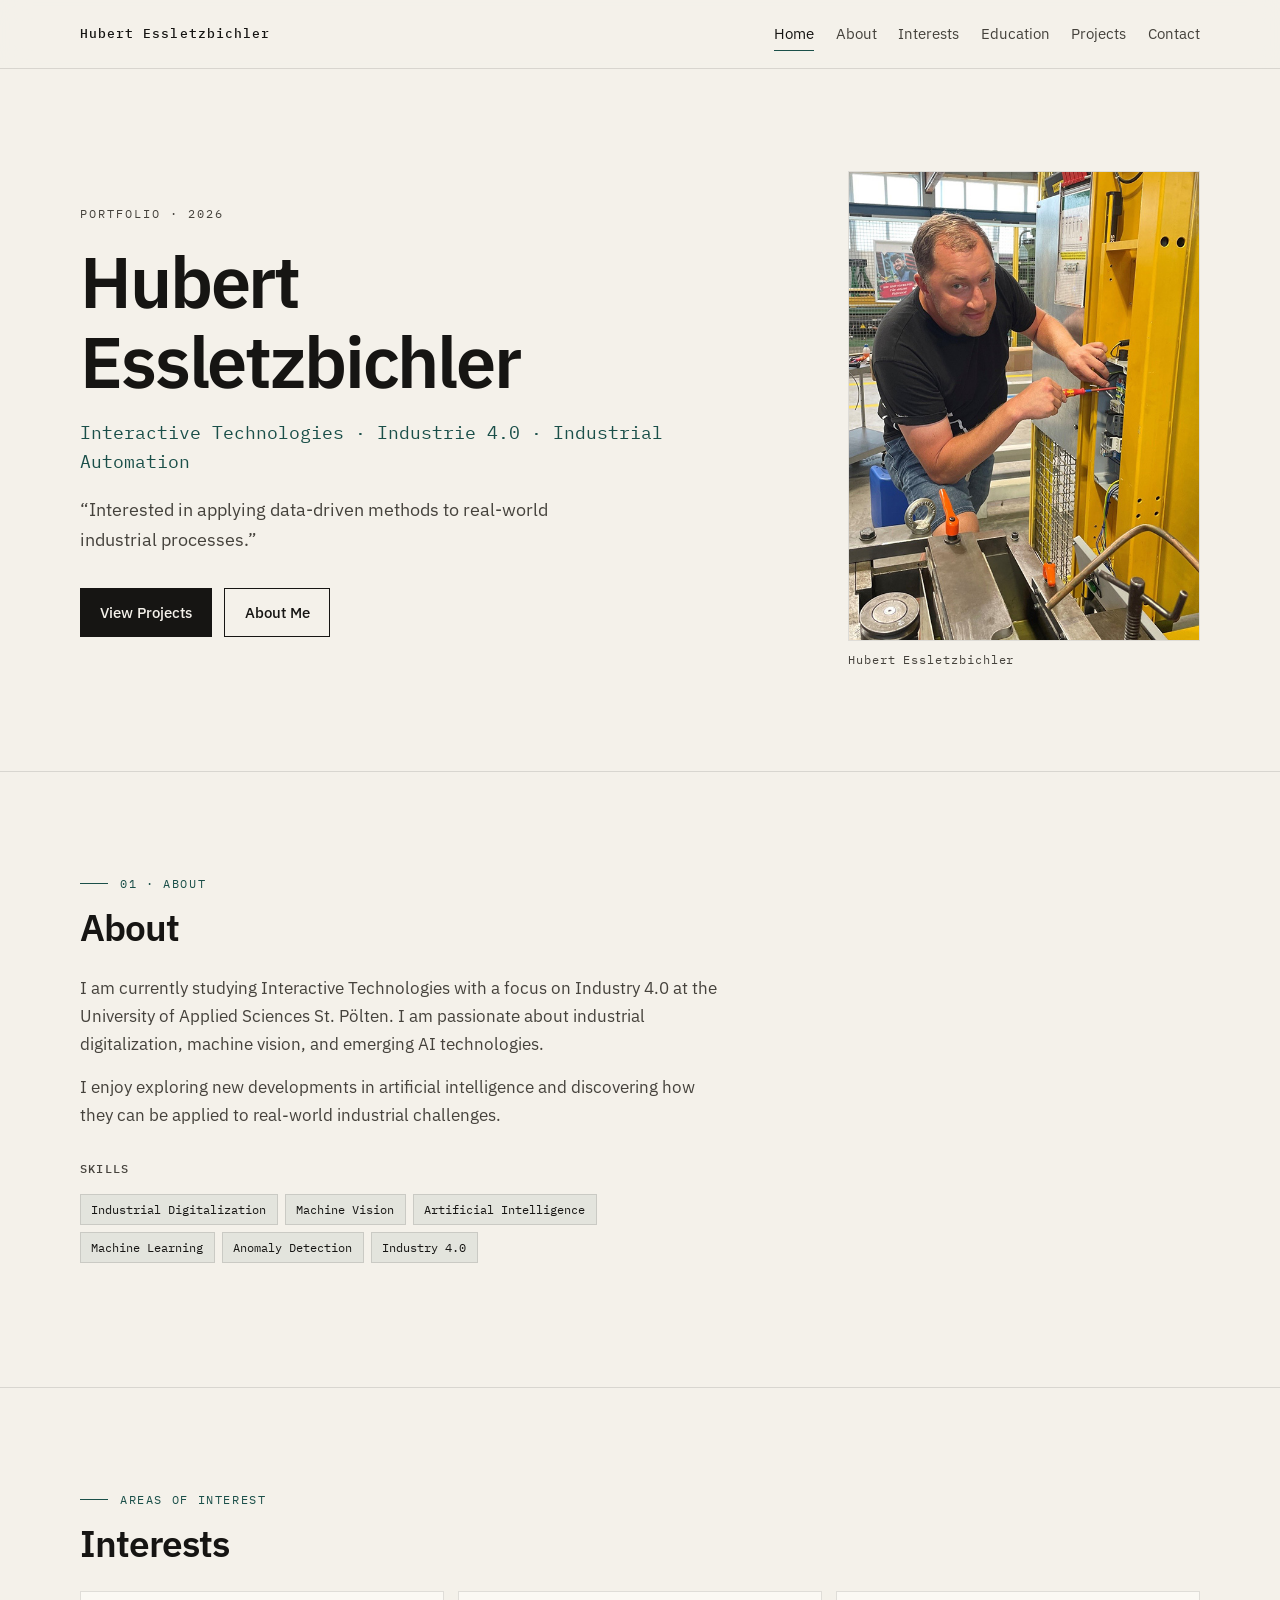
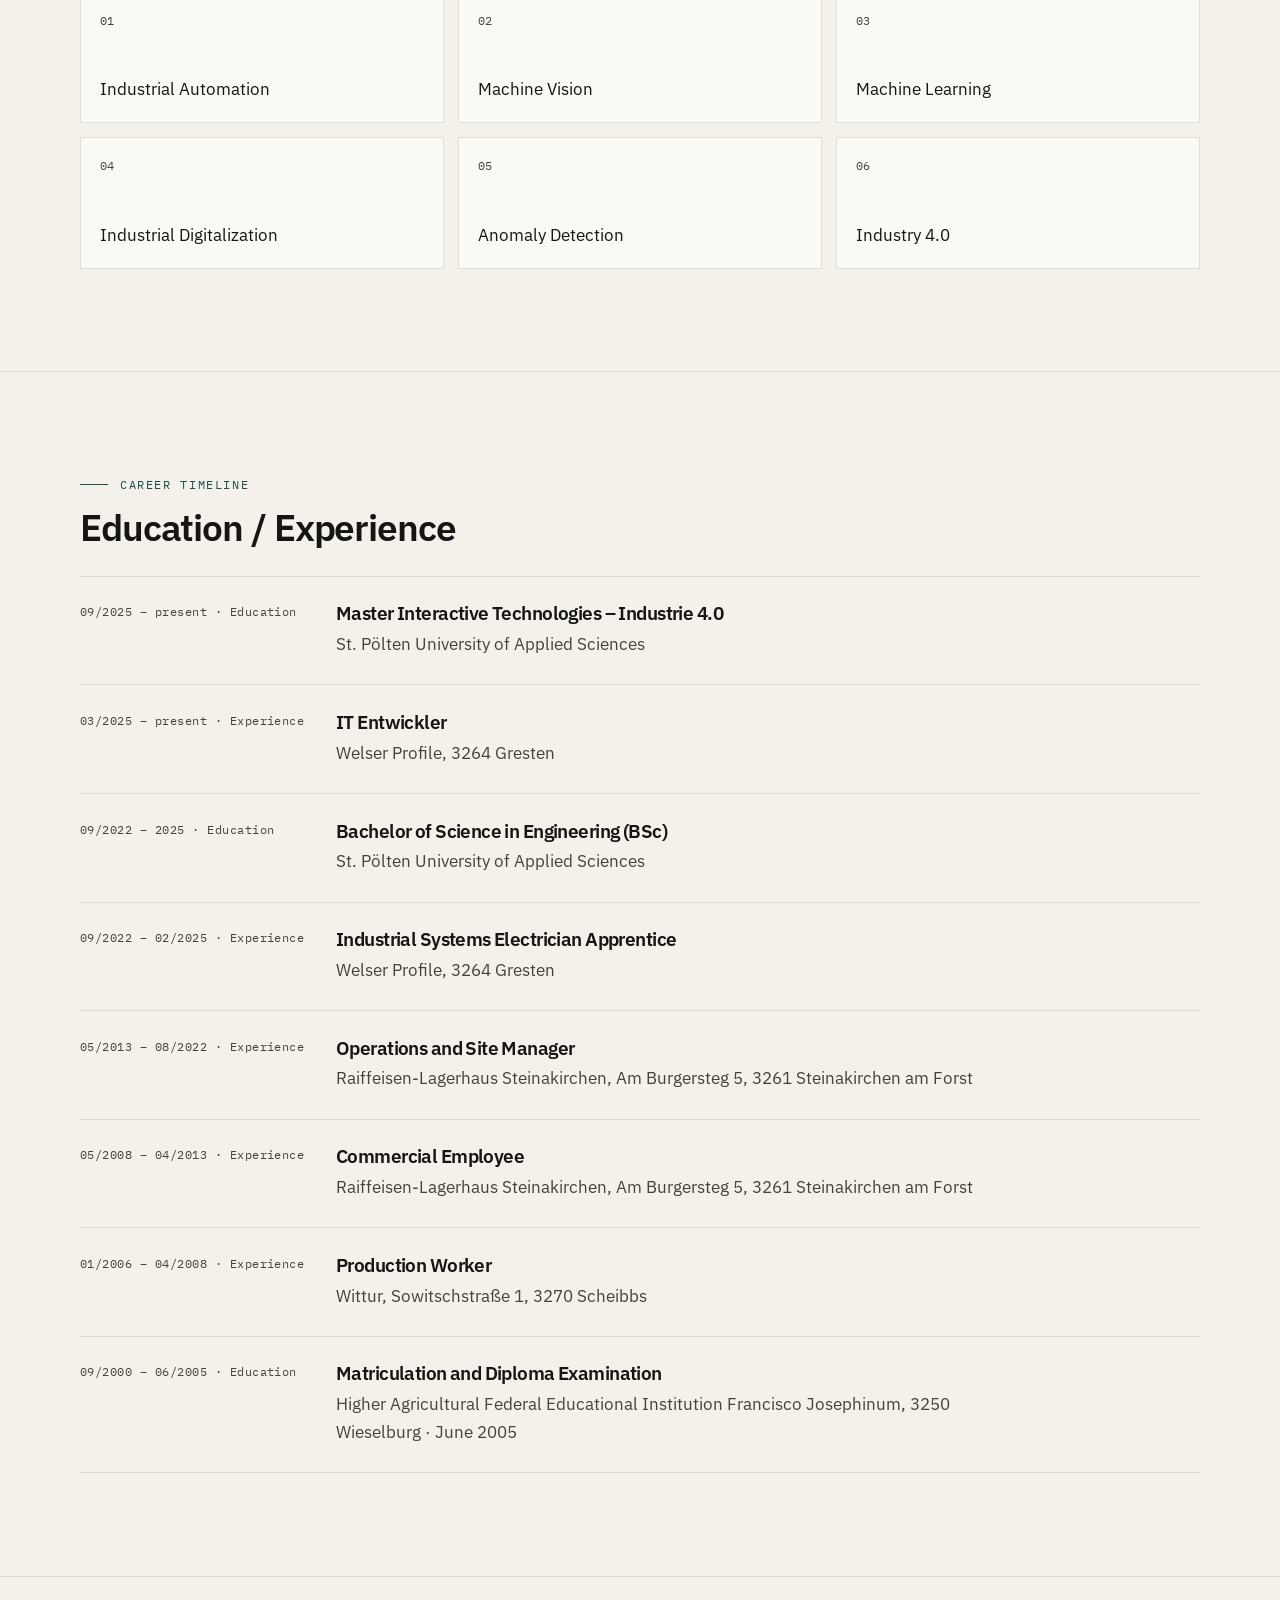
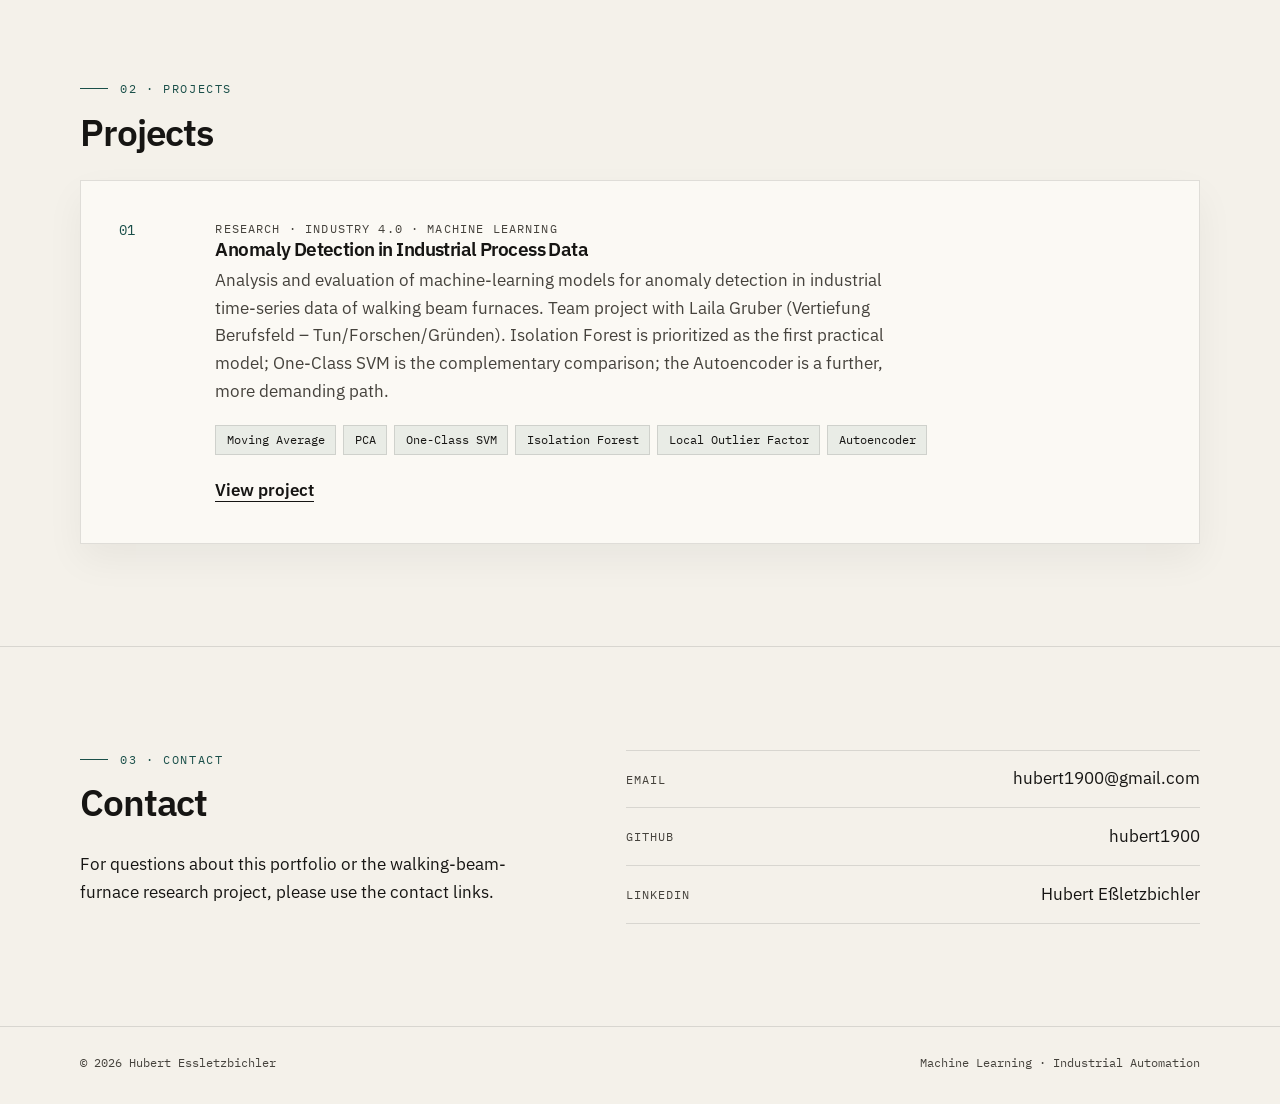
==== commit 2f2a11cb: "Add furnace ML project details from the TFG presentation. Co-authored-by: Cursor <cursoragent@cursor" ====
--- a/index.html
+++ b/index.html
@@ -240,9 +240,12 @@
                 >
               </h3>
               <p>
-                Systematic evaluation of machine-learning methods for anomaly
-                detection in unlabeled industrial process data of a walking beam
-                furnace.
+                Analysis and evaluation of machine-learning models for anomaly
+                detection in industrial time-series data of walking beam
+                furnaces. Team project with Laila Gruber (Vertiefung Berufsfeld
+                – Tun/Forschen/Gründen). Isolation Forest is prioritized as the
+                first practical model; One-Class SVM is the complementary
+                comparison; the Autoencoder is a further, more demanding path.
               </p>
               <ul class="method-list">
                 <li>Moving Average</li>
--- a/styles.css
+++ b/styles.css
@@ -589,8 +589,32 @@
 }
 
 .project-lead {
-  margin: 0 0 2.5rem;
+  margin: 0 0 1.5rem;
   font-size: 1.12rem;
+}
+
+.meta-row {
+  display: grid;
+  grid-template-columns: repeat(3, minmax(0, 1fr));
+  gap: 1.25rem;
+  max-width: 46rem;
+  margin: 0 0 1rem;
+  padding: 1.25rem 0 0;
+  border-top: 1px solid var(--border);
+}
+
+.meta-row dt {
+  margin: 0 0 0.35rem;
+  color: var(--accent);
+  font-family: var(--mono);
+  font-size: 0.7rem;
+  letter-spacing: 0.08em;
+  text-transform: uppercase;
+}
+
+.meta-row dd {
+  margin: 0;
+  color: var(--muted);
 }
 
 .project-block {
@@ -888,6 +912,10 @@
     padding-bottom: 3.25rem;
   }
 
+  .meta-row {
+    grid-template-columns: 1fr;
+  }
+
   .result-grid {
     grid-template-columns: 1fr;
   }
